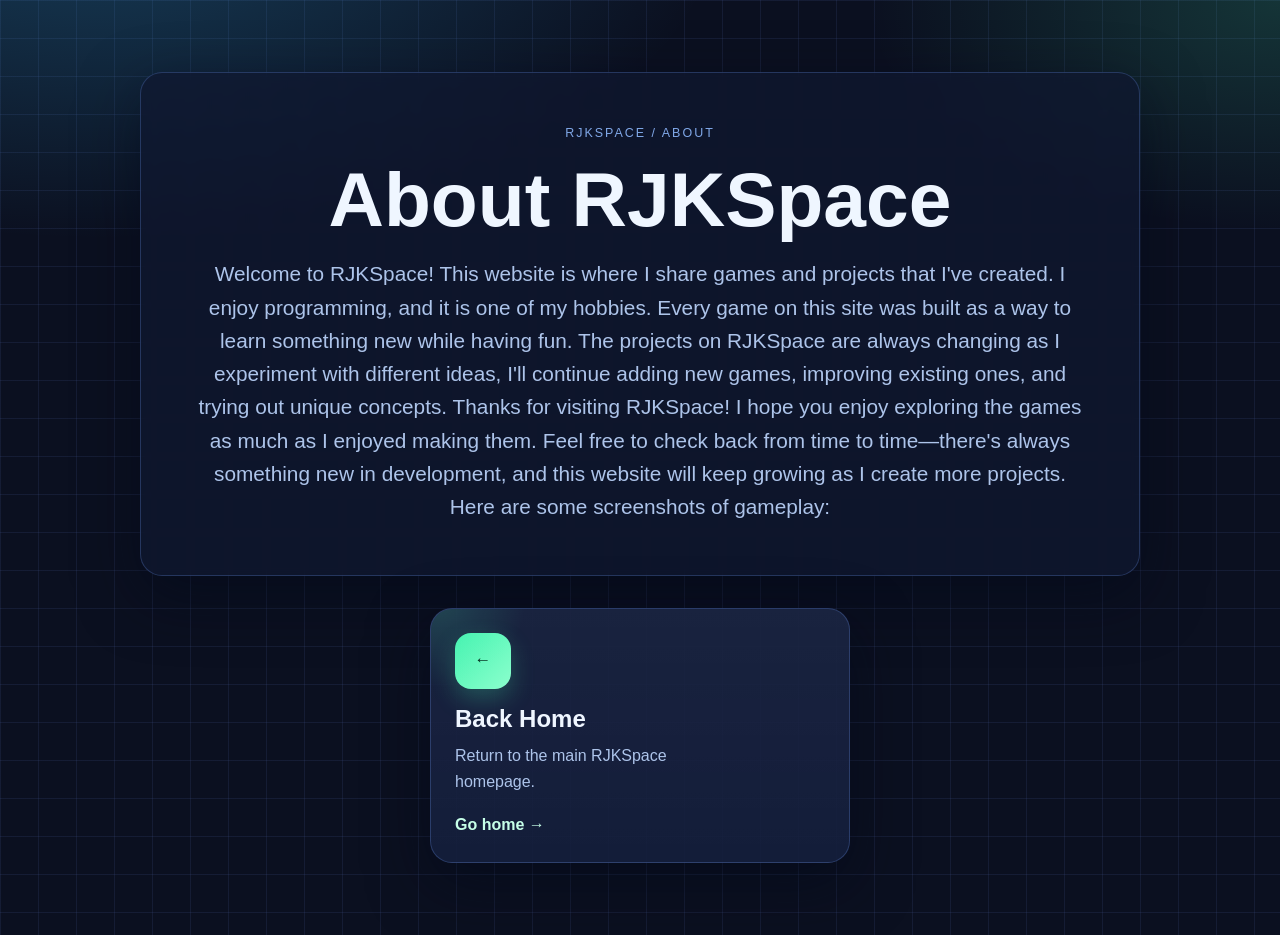
==== about.html @ cee03925 "Update about.html" ====
<!doctype html>
<html lang="en">
  <head>
    <meta charset="UTF-8" />
    <meta name="viewport" content="width=device-width, initial-scale=1.0" />
    <title>About | RJKSpace</title>
    <meta name="description" content="About RJKSpace." />

    <link rel="stylesheet" href="assets/css/styles.css" />
  </head>
  <body>
    <main class="homepage">
      <section class="hero">
        <p class="eyebrow">RJKSPACE / ABOUT</p>
        <h1>About RJKSpace</h1>
        <p class="hero-subtitle">
          Welcome to RJKSpace! This website is where I share games and projects that I've created. I enjoy programming, and it is one of my hobbies. Every game on this site was built as a way to learn something new while having fun.
          The projects on RJKSpace are always changing as I experiment with different ideas, I'll continue adding new games, improving existing ones, and trying out unique concepts.
          Thanks for visiting RJKSpace! I hope you enjoy exploring the games as much as I enjoyed making them. Feel free to check back from time to time—there's always something new in development, and this website will keep growing as I create more projects.
          Here are some screenshots of gameplay:
        </p>
      </section>

      <section class="projects">
        <div class="center-one-card">
          <a class="project-card" href="/">
            <div class="project-icon">←</div>
            <h2>Back Home</h2>
            <p>Return to the main RJKSpace homepage.</p>
            <span class="project-link">Go home →</span>
          </a>
        </div>
      </section>
    </main>
  </body>
</html>
---- assets/css/styles.css ----
:root {
  --bg: #0b1020;
  --panel: rgba(15, 24, 48, 0.74);
  --panel-strong: rgba(18, 28, 58, 0.92);
  --line: rgba(113, 161, 255, 0.24);
  --text: #eff6ff;
  --muted: #adc4ea;
  --accent: #47f3b1;
  --accent-deep: #20ce8f;
  --glow: rgba(71, 243, 177, 0.24);
  --radius: 22px;
  --shadow: 0 20px 60px rgba(2, 8, 23, 0.5);
}

*,
*::before,
*::after {
  box-sizing: border-box;
}

html,
body {
  margin: 0;
  padding: 0;
}

body {
  font-family: "Space Grotesk", "Segoe UI", sans-serif;
  color: var(--text);
  min-height: 100vh;
  line-height: 1.6;
  background-color: var(--bg);
  background-image:
    radial-gradient(1200px 640px at 8% -10%, rgba(56, 189, 248, 0.26), transparent 52%),
    radial-gradient(900px 500px at 100% 0%, rgba(71, 243, 177, 0.16), transparent 46%),
    linear-gradient(rgba(85, 112, 189, 0.13) 1px, transparent 1px),
    linear-gradient(90deg, rgba(85, 112, 189, 0.13) 1px, transparent 1px);
  background-size: auto, auto, 38px 38px, 38px 38px;
}

.homepage {
  max-width: 1040px;
  margin: 0 auto;
  padding: 72px 20px;
}

.hero {
  text-align: center;
  border-radius: var(--radius);
  border: 1px solid var(--line);
  background: var(--panel);
  backdrop-filter: blur(6px);
  box-shadow: var(--shadow);
  padding: clamp(2rem, 4vw, 4rem);
  margin-bottom: 2rem;
  animation: fadeUp 500ms ease both;
}

.eyebrow {
  margin: 0 0 0.8rem;
  color: #80a8e8;
  letter-spacing: 0.16em;
  text-transform: uppercase;
  font-size: 0.78rem;
}

.hero h1 {
  margin: 0;
  line-height: 1.1;
  font-size: clamp(2.6rem, 6vw, 5rem);
}

.hero-subtitle {
  margin: 1rem 0 0;
  color: var(--muted);
  font-size: clamp(1.05rem, 2vw, 1.3rem);
}

.projects {
  animation: fadeUp 650ms ease both;
}

.project-grid {
  display: grid;
  grid-template-columns: repeat(2, minmax(320px, 1fr));
  gap: 1.5rem;
  max-width: 980px;
  margin: 0 auto;
}

@media (max-width: 767px) {
  .project-grid {
    grid-template-columns: 1fr;
  }
}

.project-card {
  position: relative;
  display: block;
  text-decoration: none;
  color: var(--text);
  border-radius: var(--radius);
  border: 1px solid var(--line);
  background:
    linear-gradient(180deg, rgba(255, 255, 255, 0.04), rgba(255, 255, 255, 0.01)),
    var(--panel-strong);
  box-shadow: var(--shadow);
  padding: 1.5rem;
  min-height: 250px;
  overflow: hidden;
  transition:
    transform 0.22s ease,
    border-color 0.22s ease,
    box-shadow 0.22s ease,
    background 0.22s ease;
}

.project-card::before {
  content: "";
  position: absolute;
  inset: -40% auto auto -20%;
  width: 180px;
  height: 180px;
  background: radial-gradient(circle, rgba(71, 243, 177, 0.18), transparent 70%);
  pointer-events: none;
}

.project-card:hover {
  transform: translateY(-8px) scale(1.015);
  border-color: rgba(71, 243, 177, 0.55);
  box-shadow:
    0 28px 70px rgba(2, 8, 23, 0.72),
    0 0 0 1px rgba(71, 243, 177, 0.18);
}

.project-icon {
  width: 56px;
  height: 56px;
  display: grid;
  place-items: center;
  margin-bottom: 1rem;
  border-radius: 16px;
  background: linear-gradient(135deg, var(--accent), #8bffcd);
  color: #032a1b;
  font-weight: 700;
  font-size: 1.05rem;
  box-shadow: 0 10px 24px var(--glow);
}

.project-card h2 {
  margin: 0 0 0.6rem;
  font-size: 1.5rem;
  line-height: 1.2;
}

.project-card p {
  margin: 0;
  color: var(--muted);
  font-size: 1rem;
  max-width: 28ch;
}

.project-link {
  display: inline-block;
  margin-top: 1.1rem;
  color: #c6ffe8;
  font-weight: 700;
}

a:focus-visible {
  outline: 3px solid #9ef7d2;
  outline-offset: 3px;
}

@keyframes fadeUp {
  from {
    opacity: 0;
    transform: translateY(8px);
  }
  to {
    opacity: 1;
    transform: translateY(0);
  }
}

.center-one-card {
  display: flex;
  justify-content: center;
}

.center-one-card .project-card {
  width: 100%;
  max-width: 420px;
}
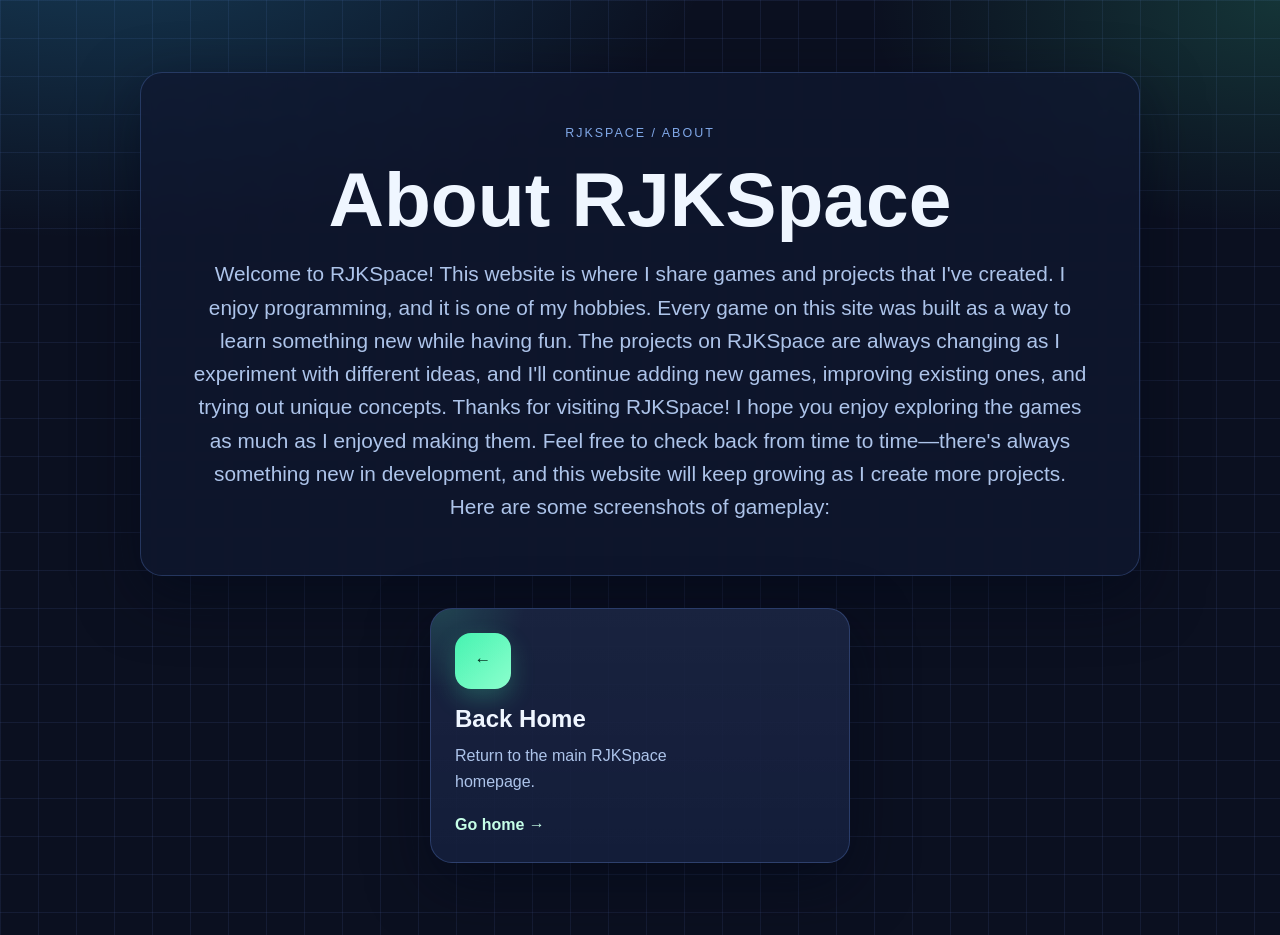
==== commit 1060ed79: "Update about.html" ====
--- a/about.html
+++ b/about.html
@@ -15,7 +15,7 @@
         <h1>About RJKSpace</h1>
         <p class="hero-subtitle">
           Welcome to RJKSpace! This website is where I share games and projects that I've created. I enjoy programming, and it is one of my hobbies. Every game on this site was built as a way to learn something new while having fun.
-          The projects on RJKSpace are always changing as I experiment with different ideas, I'll continue adding new games, improving existing ones, and trying out unique concepts.
+          The projects on RJKSpace are always changing as I experiment with different ideas, and I'll continue adding new games, improving existing ones, and trying out unique concepts.
           Thanks for visiting RJKSpace! I hope you enjoy exploring the games as much as I enjoyed making them. Feel free to check back from time to time—there's always something new in development, and this website will keep growing as I create more projects.
           Here are some screenshots of gameplay:
         </p>
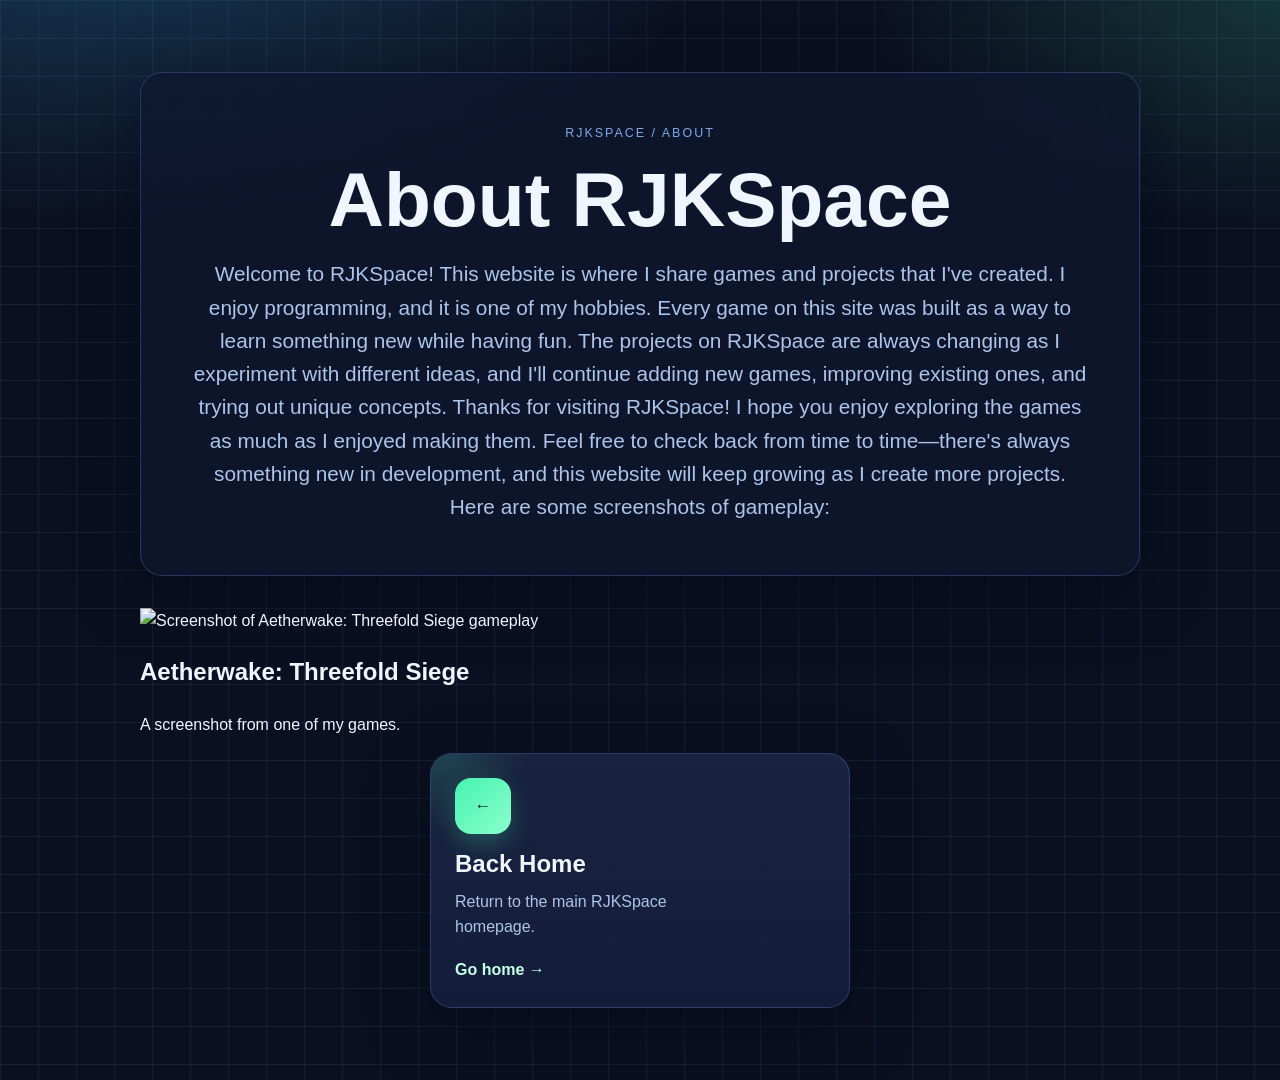
==== commit a057a5a3: "Update about.html" ====
--- a/about.html
+++ b/about.html
@@ -22,6 +22,17 @@
       </section>
 
       <section class="projects">
+        <div class="screenshot-card">
+          <img
+            src="assets/images/1.png"
+              alt="Screenshot of Aetherwake: Threefold Siege gameplay"
+              />
+            <h2>Aetherwake: Threefold Siege</h2>
+          <p>A screenshot from one of my games.</p>
+        </div>
+      </section>
+
+      <section class="projects">
         <div class="center-one-card">
           <a class="project-card" href="/">
             <div class="project-icon">←</div>
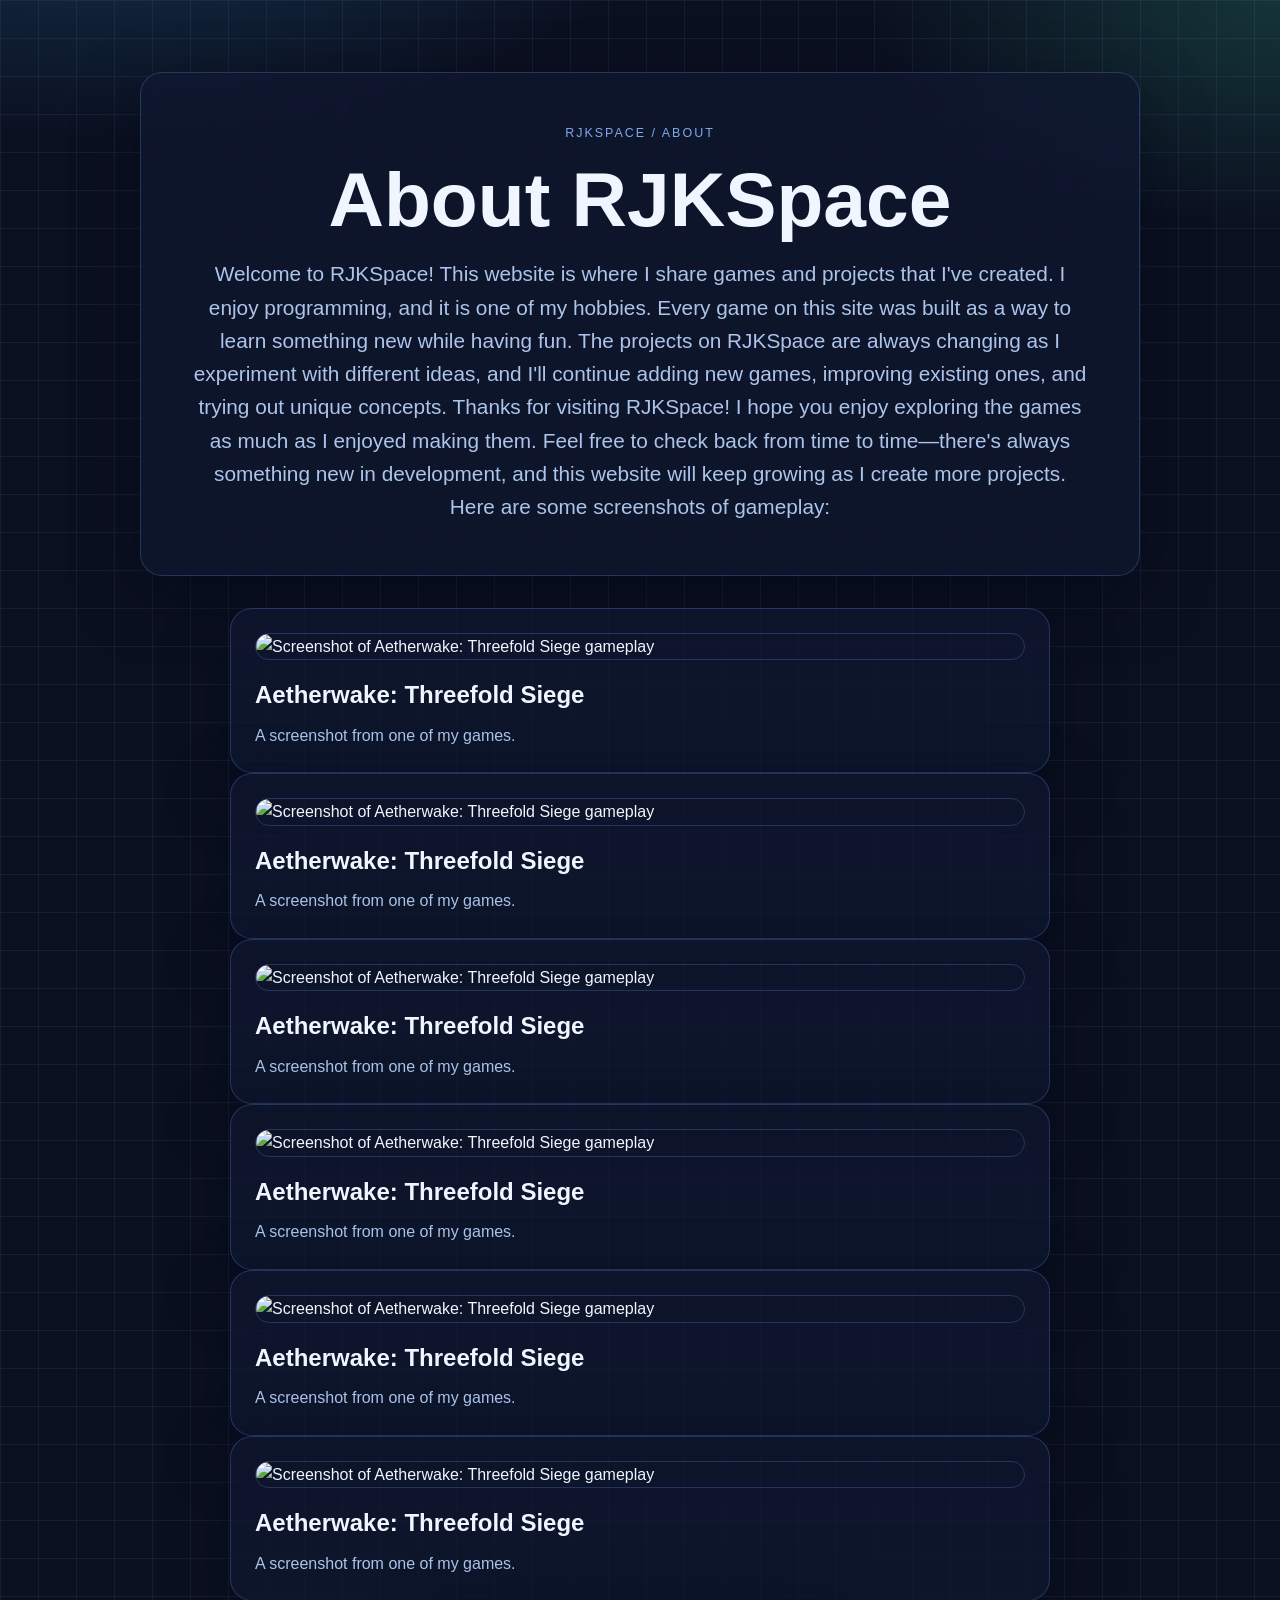
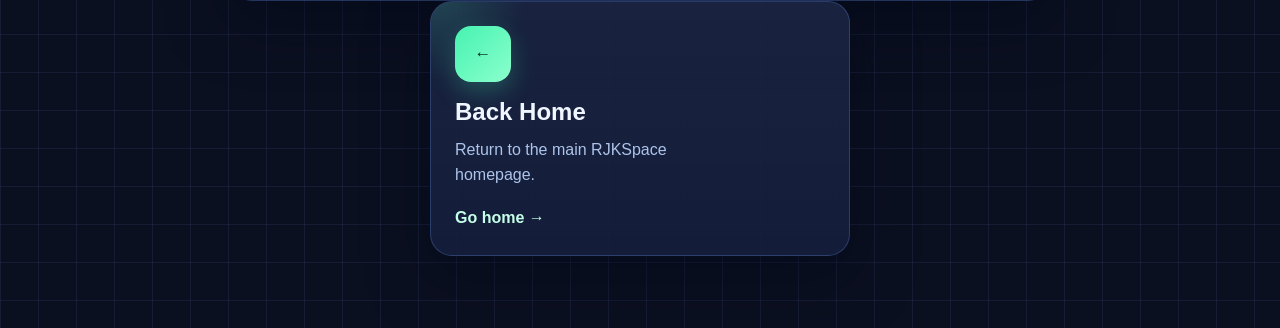
==== commit 421155d0: "Update about.html" ====
--- a/about.html
+++ b/about.html
@@ -33,6 +33,61 @@
       </section>
 
       <section class="projects">
+        <div class="screenshot-card">
+          <img
+            src="assets/images/2.png"
+              alt="Screenshot of Aetherwake: Threefold Siege gameplay"
+              />
+            <h2>Aetherwake: Threefold Siege</h2>
+          <p>A screenshot from one of my games.</p>
+        </div>
+      </section>
+
+        <section class="projects">
+          <div class="screenshot-card">
+            <img
+              src="assets/images/3.png"
+                alt="Screenshot of Aetherwake: Threefold Siege gameplay"
+                />
+              <h2>Aetherwake: Threefold Siege</h2>
+            <p>A screenshot from one of my games.</p>
+          </div>
+        </section>
+
+      <section class="projects">
+        <div class="screenshot-card">
+          <img
+            src="assets/images/4.png"
+              alt="Screenshot of Aetherwake: Threefold Siege gameplay"
+              />
+            <h2>Aetherwake: Threefold Siege</h2>
+          <p>A screenshot from one of my games.</p>
+        </div>
+      </section>
+
+      <section class="projects">
+        <div class="screenshot-card">
+          <img
+            src="assets/images/5.png"
+              alt="Screenshot of Aetherwake: Threefold Siege gameplay"
+              />
+            <h2>Aetherwake: Threefold Siege</h2>
+          <p>A screenshot from one of my games.</p>
+        </div>
+      </section>
+
+      <section class="projects">
+        <div class="screenshot-card">
+          <img
+            src="assets/images/6.png"
+              alt="Screenshot of Aetherwake: Threefold Siege gameplay"
+              />
+            <h2>Aetherwake: Threefold Siege</h2>
+          <p>A screenshot from one of my games.</p>
+        </div>
+      </section>
+      
+      <section class="projects">
         <div class="center-one-card">
           <a class="project-card" href="/">
             <div class="project-icon">←</div>
--- a/assets/css/styles.css
+++ b/assets/css/styles.css
@@ -192,3 +192,30 @@
   width: 100%;
   max-width: 420px;
 }
+
+.screenshot-card {
+  max-width: 820px;
+  margin: 0 auto;
+  padding: 1.5rem;
+  border-radius: var(--radius);
+  border: 1px solid var(--line);
+  background: var(--panel);
+  box-shadow: var(--shadow);
+}
+
+.screenshot-card img {
+  width: 100%;
+  display: block;
+  border-radius: 16px;
+  border: 1px solid var(--line);
+  margin-bottom: 1rem;
+}
+
+.screenshot-card h2 {
+  margin: 0 0 0.5rem;
+}
+
+.screenshot-card p {
+  margin: 0;
+  color: var(--muted);
+}
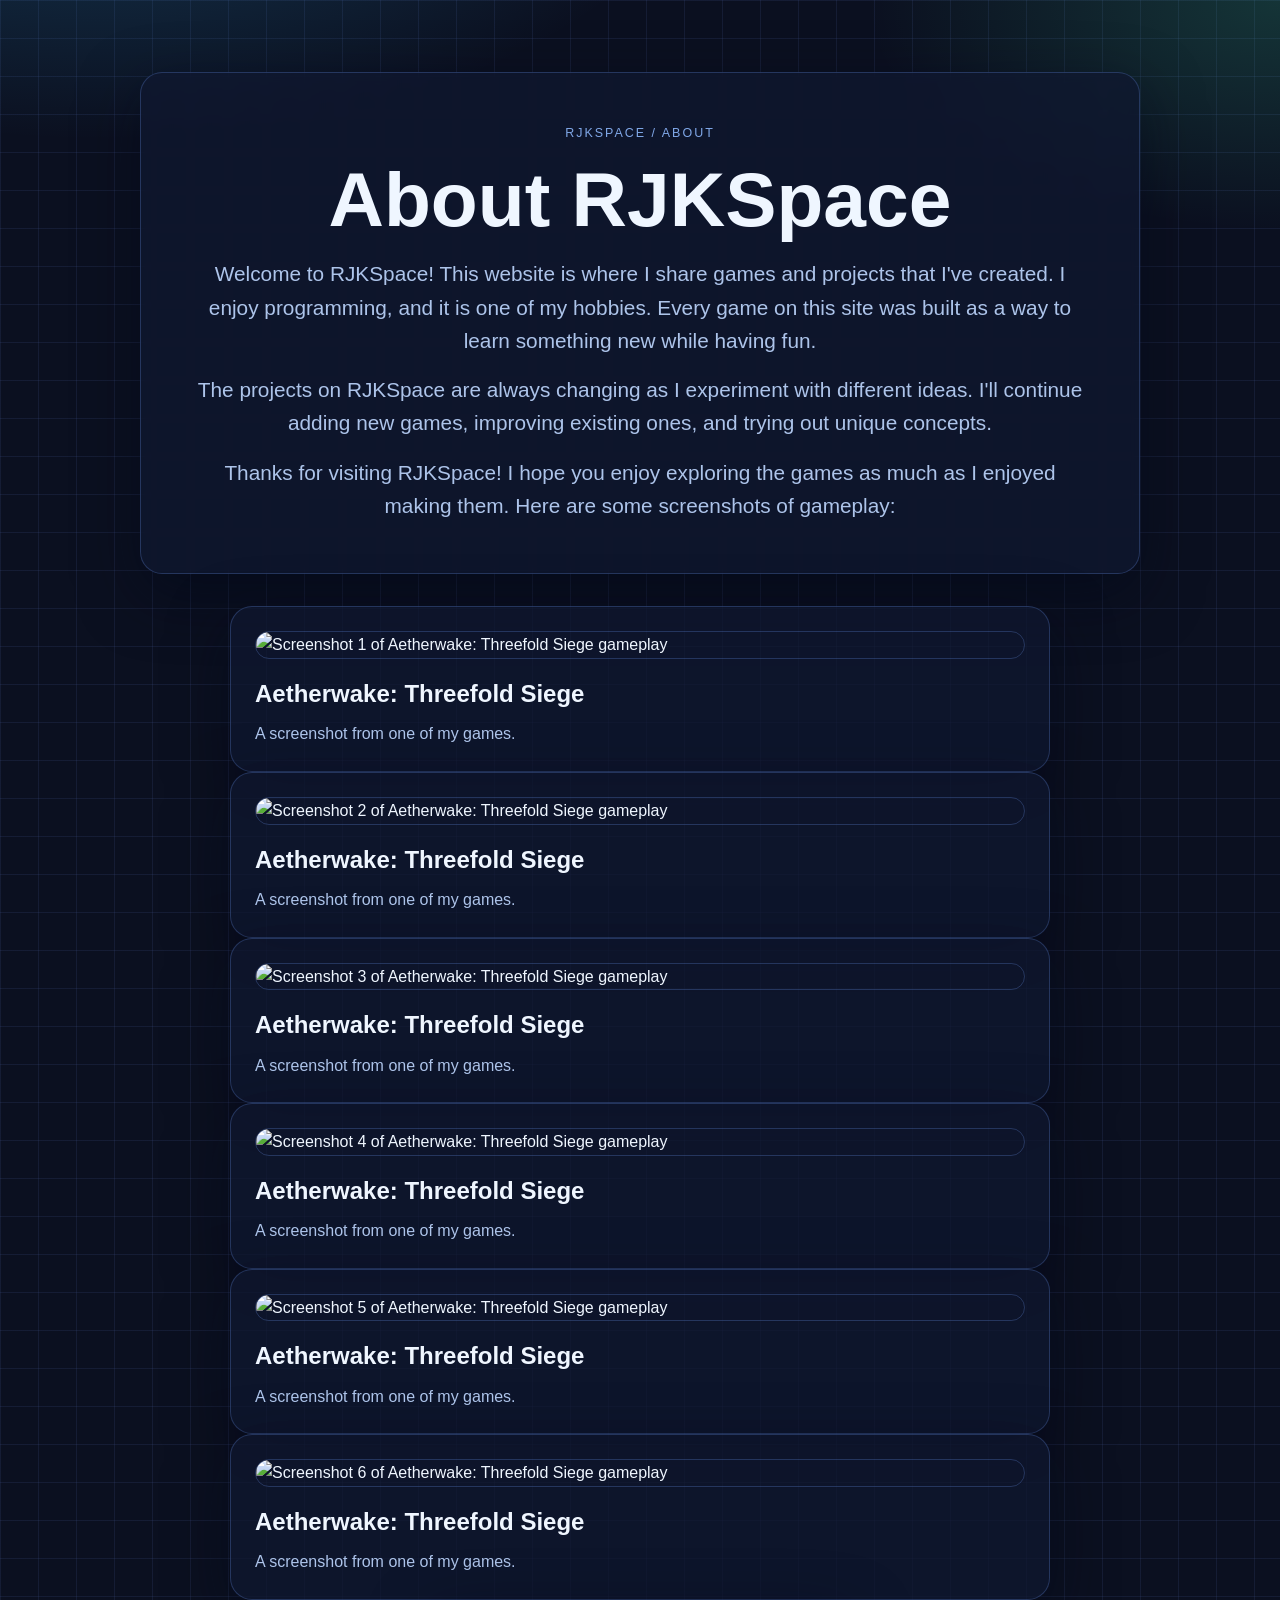
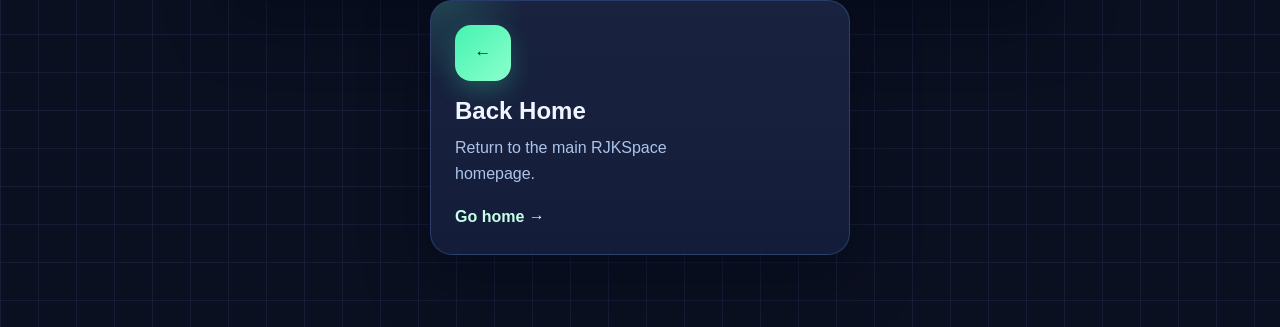
==== commit 6aecbc89: "Update about.html" ====
--- a/about.html
+++ b/about.html
@@ -6,87 +6,89 @@
     <title>About | RJKSpace</title>
     <meta name="description" content="About RJKSpace." />
 
-    <link rel="stylesheet" href="assets/css/styles.css" />
+    <link rel="stylesheet" href="/assets/css/styles.css" />
   </head>
+
   <body>
     <main class="homepage">
       <section class="hero">
         <p class="eyebrow">RJKSPACE / ABOUT</p>
         <h1>About RJKSpace</h1>
         <p class="hero-subtitle">
-          Welcome to RJKSpace! This website is where I share games and projects that I've created. I enjoy programming, and it is one of my hobbies. Every game on this site was built as a way to learn something new while having fun.
-          The projects on RJKSpace are always changing as I experiment with different ideas, and I'll continue adding new games, improving existing ones, and trying out unique concepts.
-          Thanks for visiting RJKSpace! I hope you enjoy exploring the games as much as I enjoyed making them. Feel free to check back from time to time—there's always something new in development, and this website will keep growing as I create more projects.
-          Here are some screenshots of gameplay:
+          Welcome to RJKSpace! This website is where I share games and projects
+          that I've created. I enjoy programming, and it is one of my hobbies.
+          Every game on this site was built as a way to learn something new
+          while having fun.
+        </p>
+        <p class="hero-subtitle">
+          The projects on RJKSpace are always changing as I experiment with
+          different ideas. I'll continue adding new games, improving existing
+          ones, and trying out unique concepts.
+        </p>
+        <p class="hero-subtitle">
+          Thanks for visiting RJKSpace! I hope you enjoy exploring the games as
+          much as I enjoyed making them. Here are some screenshots of gameplay:
         </p>
       </section>
 
       <section class="projects">
-        <div class="screenshot-card">
-          <img
-            src="assets/images/1.png"
-              alt="Screenshot of Aetherwake: Threefold Siege gameplay"
-              />
+        <div class="screenshot-grid">
+          <div class="screenshot-card">
+            <img
+              src="/assets/images/1.png"
+              alt="Screenshot 1 of Aetherwake: Threefold Siege gameplay"
+            />
             <h2>Aetherwake: Threefold Siege</h2>
-          <p>A screenshot from one of my games.</p>
+            <p>A screenshot from one of my games.</p>
+          </div>
+
+          <div class="screenshot-card">
+            <img
+              src="/assets/images/2.png"
+              alt="Screenshot 2 of Aetherwake: Threefold Siege gameplay"
+            />
+            <h2>Aetherwake: Threefold Siege</h2>
+            <p>A screenshot from one of my games.</p>
+          </div>
+
+          <div class="screenshot-card">
+            <img
+              src="/assets/images/3.png"
+              alt="Screenshot 3 of Aetherwake: Threefold Siege gameplay"
+            />
+            <h2>Aetherwake: Threefold Siege</h2>
+            <p>A screenshot from one of my games.</p>
+          </div>
+
+          <div class="screenshot-card">
+            <img
+              src="/assets/images/4.png"
+              alt="Screenshot 4 of Aetherwake: Threefold Siege gameplay"
+            />
+            <h2>Aetherwake: Threefold Siege</h2>
+            <p>A screenshot from one of my games.</p>
+          </div>
+
+          <div class="screenshot-card">
+            <img
+              src="/assets/images/5.png"
+              alt="Screenshot 5 of Aetherwake: Threefold Siege gameplay"
+            />
+            <h2>Aetherwake: Threefold Siege</h2>
+            <p>A screenshot from one of my games.</p>
+          </div>
+
+          <div class="screenshot-card">
+            <img
+              src="/assets/images/6.png"
+              alt="Screenshot 6 of Aetherwake: Threefold Siege gameplay"
+            />
+            <h2>Aetherwake: Threefold Siege</h2>
+            <p>A screenshot from one of my games.</p>
+          </div>
         </div>
       </section>
 
-      <section class="projects">
-        <div class="screenshot-card">
-          <img
-            src="assets/images/2.png"
-              alt="Screenshot of Aetherwake: Threefold Siege gameplay"
-              />
-            <h2>Aetherwake: Threefold Siege</h2>
-          <p>A screenshot from one of my games.</p>
-        </div>
-      </section>
-
-        <section class="projects">
-          <div class="screenshot-card">
-            <img
-              src="assets/images/3.png"
-                alt="Screenshot of Aetherwake: Threefold Siege gameplay"
-                />
-              <h2>Aetherwake: Threefold Siege</h2>
-            <p>A screenshot from one of my games.</p>
-          </div>
-        </section>
-
-      <section class="projects">
-        <div class="screenshot-card">
-          <img
-            src="assets/images/4.png"
-              alt="Screenshot of Aetherwake: Threefold Siege gameplay"
-              />
-            <h2>Aetherwake: Threefold Siege</h2>
-          <p>A screenshot from one of my games.</p>
-        </div>
-      </section>
-
-      <section class="projects">
-        <div class="screenshot-card">
-          <img
-            src="assets/images/5.png"
-              alt="Screenshot of Aetherwake: Threefold Siege gameplay"
-              />
-            <h2>Aetherwake: Threefold Siege</h2>
-          <p>A screenshot from one of my games.</p>
-        </div>
-      </section>
-
-      <section class="projects">
-        <div class="screenshot-card">
-          <img
-            src="assets/images/6.png"
-              alt="Screenshot of Aetherwake: Threefold Siege gameplay"
-              />
-            <h2>Aetherwake: Threefold Siege</h2>
-          <p>A screenshot from one of my games.</p>
-        </div>
-      </section>
-      
       <section class="projects">
         <div class="center-one-card">
           <a class="project-card" href="/">
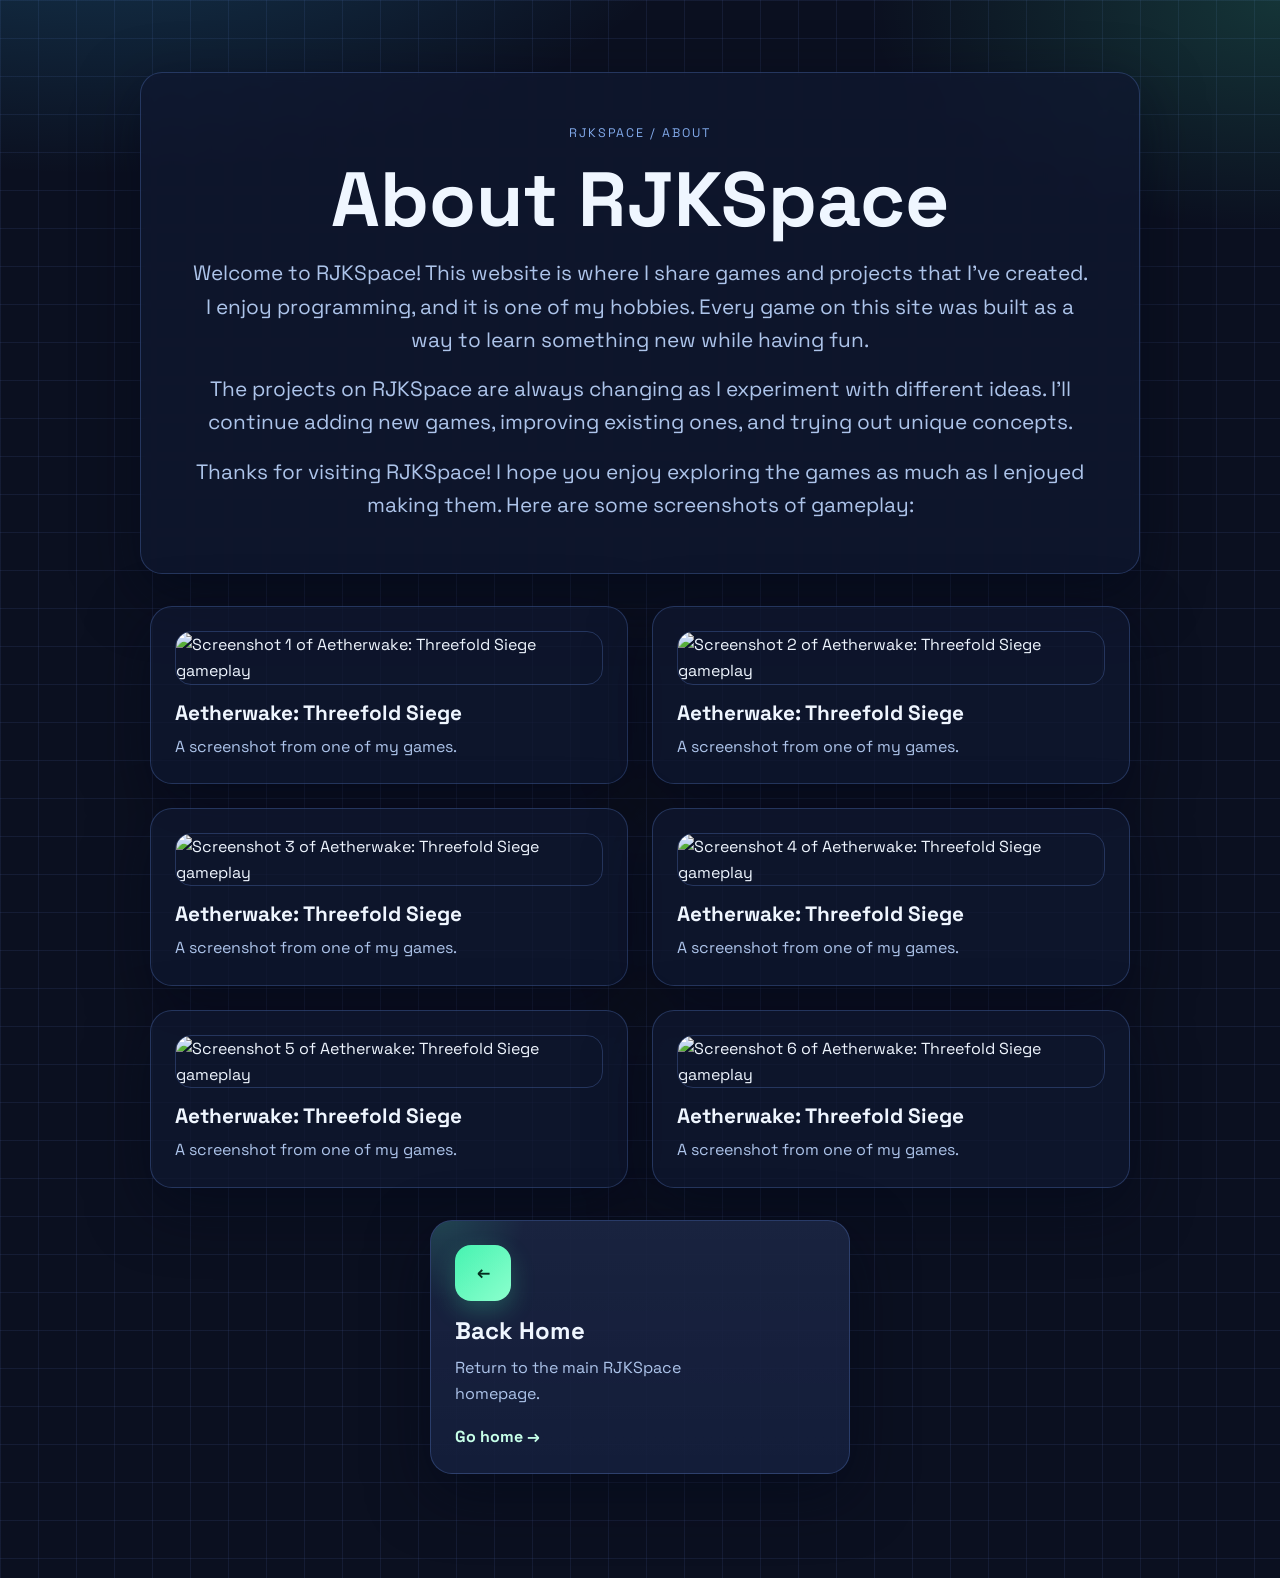
==== commit b73cba2a: "Update about.html" ====
--- a/about.html
+++ b/about.html
@@ -5,6 +5,13 @@
     <meta name="viewport" content="width=device-width, initial-scale=1.0" />
     <title>About | RJKSpace</title>
     <meta name="description" content="About RJKSpace." />
+
+    <link rel="preconnect" href="https://fonts.googleapis.com" />
+    <link rel="preconnect" href="https://fonts.gstatic.com" crossorigin />
+    <link
+      href="https://fonts.googleapis.com/css2?family=Space+Grotesk:wght@400;500;700&display=swap"
+      rel="stylesheet"
+    />
 
     <link rel="stylesheet" href="/assets/css/styles.css" />
   </head>
@@ -14,17 +21,20 @@
       <section class="hero">
         <p class="eyebrow">RJKSPACE / ABOUT</p>
         <h1>About RJKSpace</h1>
+
         <p class="hero-subtitle">
           Welcome to RJKSpace! This website is where I share games and projects
           that I've created. I enjoy programming, and it is one of my hobbies.
           Every game on this site was built as a way to learn something new
           while having fun.
         </p>
+
         <p class="hero-subtitle">
           The projects on RJKSpace are always changing as I experiment with
           different ideas. I'll continue adding new games, improving existing
           ones, and trying out unique concepts.
         </p>
+
         <p class="hero-subtitle">
           Thanks for visiting RJKSpace! I hope you enjoy exploring the games as
           much as I enjoyed making them. Here are some screenshots of gameplay:
--- a/assets/css/styles.css
+++ b/assets/css/styles.css
@@ -78,6 +78,7 @@
 
 .projects {
   animation: fadeUp 650ms ease both;
+  margin-bottom: 2rem;
 }
 
 .project-grid {
@@ -86,12 +87,6 @@
   gap: 1.5rem;
   max-width: 980px;
   margin: 0 auto;
-}
-
-@media (max-width: 767px) {
-  .project-grid {
-    grid-template-columns: 1fr;
-  }
 }
 
 .project-card {
@@ -167,6 +162,51 @@
   font-weight: 700;
 }
 
+.center-one-card {
+  display: flex;
+  justify-content: center;
+}
+
+.center-one-card .project-card {
+  width: 100%;
+  max-width: 420px;
+}
+
+.screenshot-grid {
+  display: grid;
+  grid-template-columns: repeat(2, minmax(280px, 1fr));
+  gap: 1.5rem;
+  max-width: 980px;
+  margin: 0 auto;
+}
+
+.screenshot-card {
+  padding: 1.5rem;
+  border-radius: var(--radius);
+  border: 1px solid var(--line);
+  background: var(--panel);
+  box-shadow: var(--shadow);
+}
+
+.screenshot-card img {
+  width: 100%;
+  display: block;
+  border-radius: 16px;
+  border: 1px solid var(--line);
+  margin-bottom: 1rem;
+}
+
+.screenshot-card h2 {
+  margin: 0 0 0.5rem;
+  font-size: 1.3rem;
+  line-height: 1.2;
+}
+
+.screenshot-card p {
+  margin: 0;
+  color: var(--muted);
+}
+
 a:focus-visible {
   outline: 3px solid #9ef7d2;
   outline-offset: 3px;
@@ -177,45 +217,24 @@
     opacity: 0;
     transform: translateY(8px);
   }
+
   to {
     opacity: 1;
     transform: translateY(0);
   }
 }
 
-.center-one-card {
-  display: flex;
-  justify-content: center;
-}
-
-.center-one-card .project-card {
-  width: 100%;
-  max-width: 420px;
-}
-
-.screenshot-card {
-  max-width: 820px;
-  margin: 0 auto;
-  padding: 1.5rem;
-  border-radius: var(--radius);
-  border: 1px solid var(--line);
-  background: var(--panel);
-  box-shadow: var(--shadow);
-}
-
-.screenshot-card img {
-  width: 100%;
-  display: block;
-  border-radius: 16px;
-  border: 1px solid var(--line);
-  margin-bottom: 1rem;
-}
-
-.screenshot-card h2 {
-  margin: 0 0 0.5rem;
-}
-
-.screenshot-card p {
-  margin: 0;
-  color: var(--muted);
-}
+@media (max-width: 767px) {
+  .project-grid,
+  .screenshot-grid {
+    grid-template-columns: 1fr;
+  }
+
+  .homepage {
+    padding: 48px 16px;
+  }
+
+  .hero h1 {
+    font-size: clamp(2.2rem, 12vw, 3.5rem);
+  }
+}
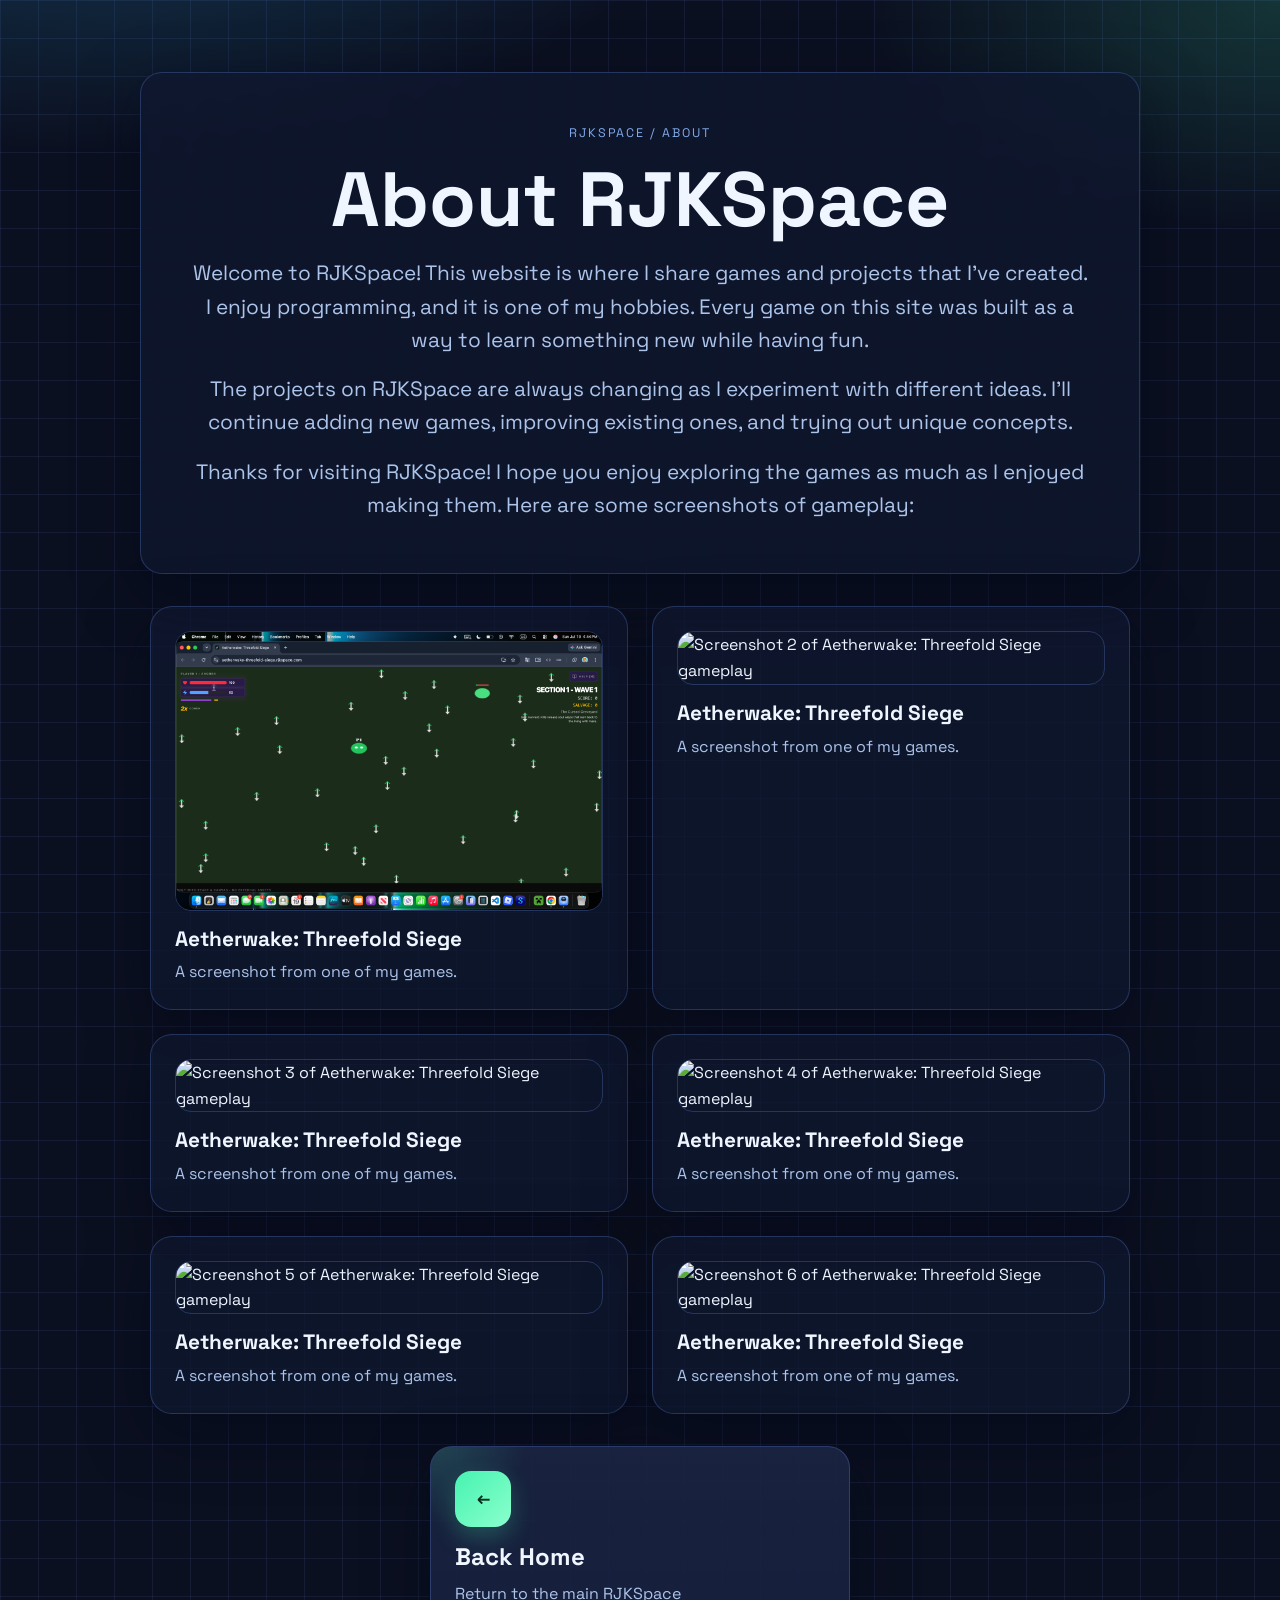
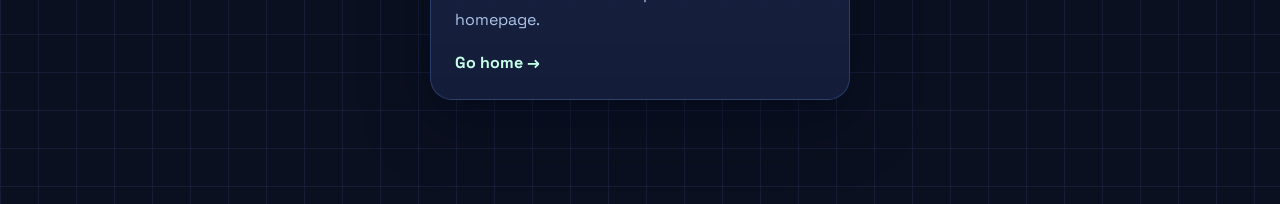
==== commit f7a06a82: "Update about.html" ====
--- a/about.html
+++ b/about.html
@@ -45,7 +45,7 @@
         <div class="screenshot-grid">
           <div class="screenshot-card">
             <img
-              src="/assets/images/1.png"
+              src="/1.png"
               alt="Screenshot 1 of Aetherwake: Threefold Siege gameplay"
             />
             <h2>Aetherwake: Threefold Siege</h2>
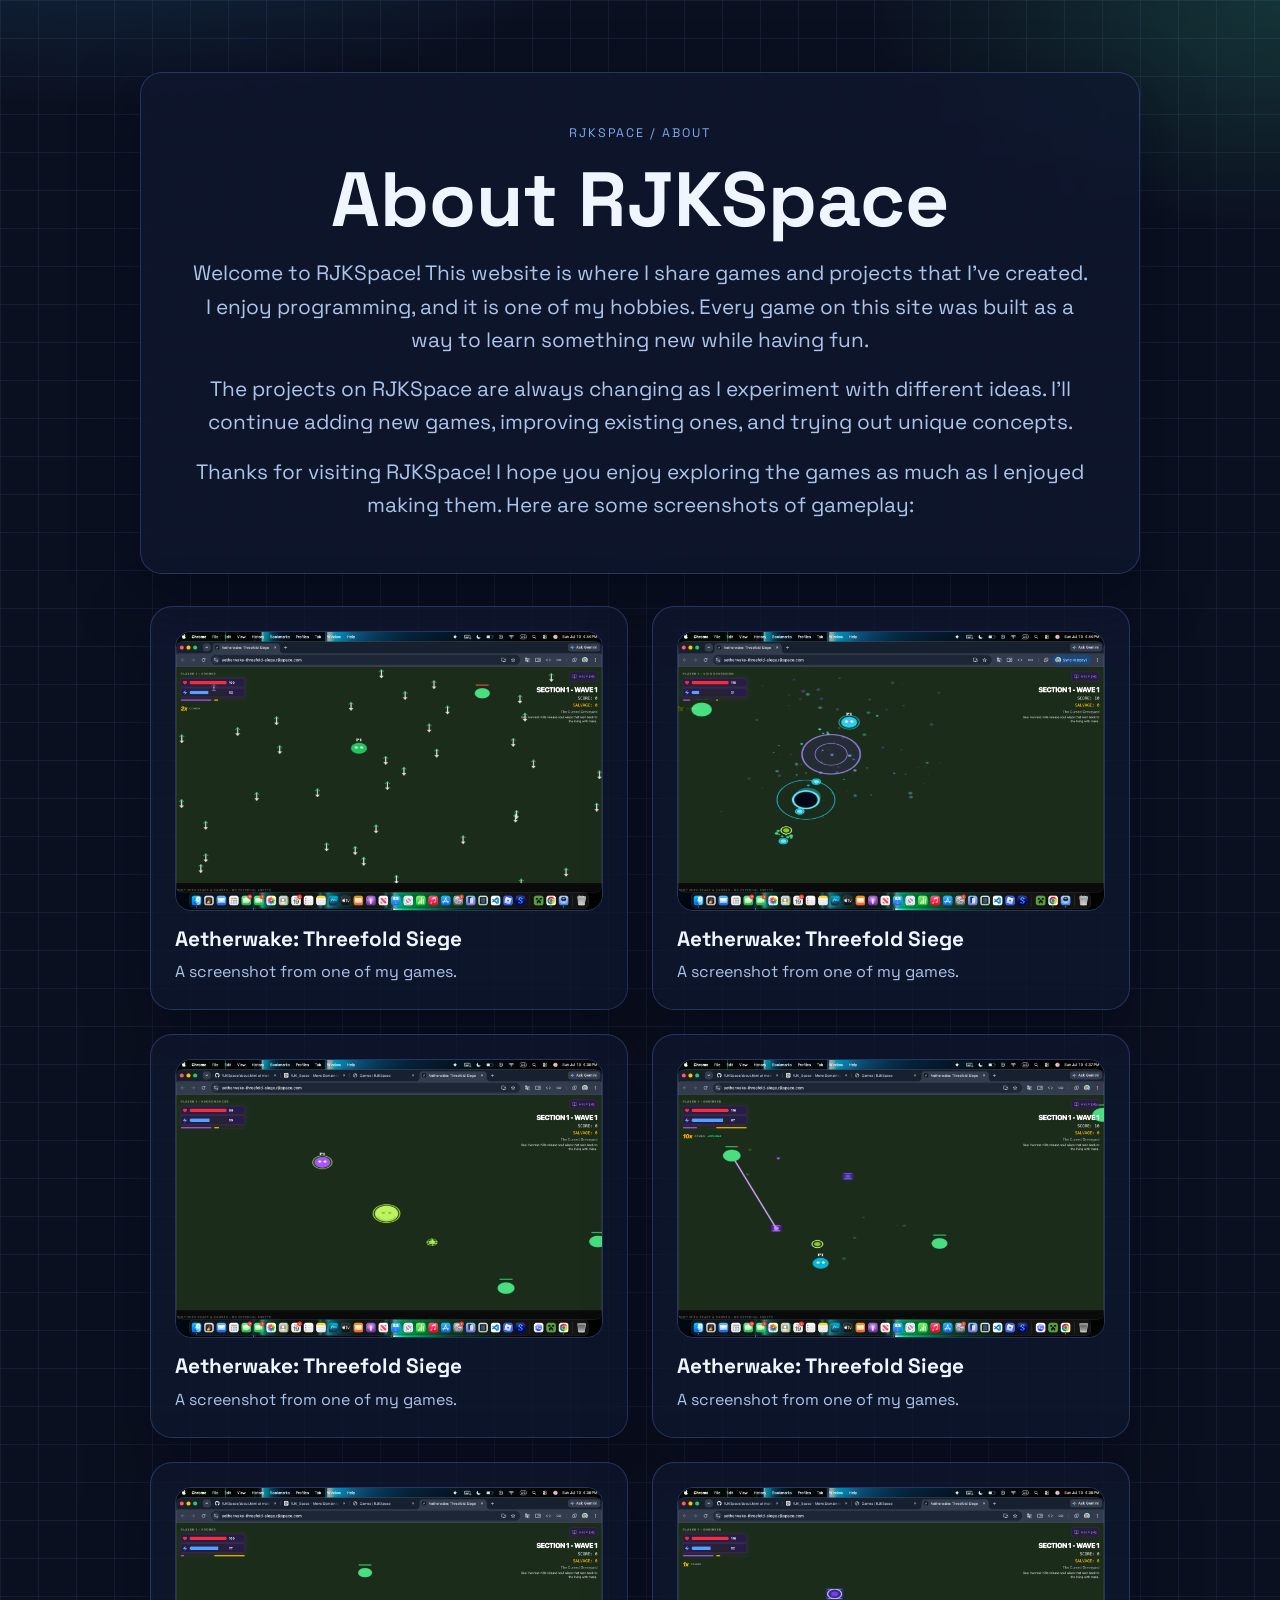
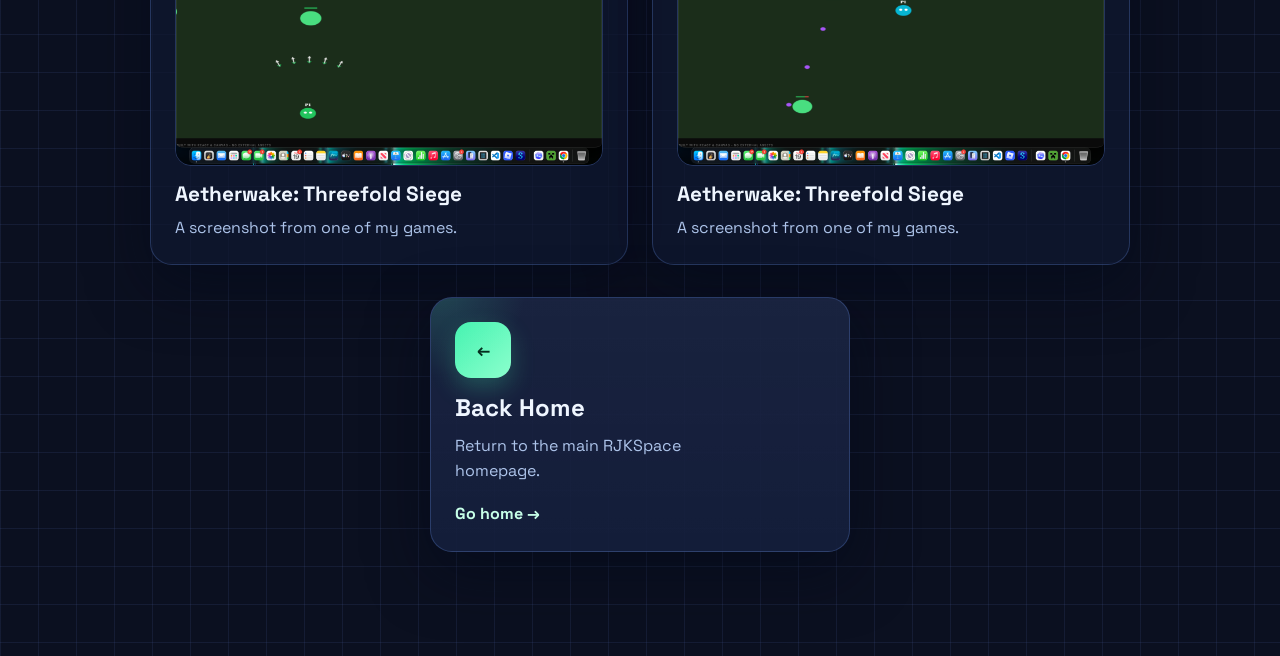
==== commit 4fcff2b0: "Update about.html" ====
--- a/about.html
+++ b/about.html
@@ -54,7 +54,7 @@
 
           <div class="screenshot-card">
             <img
-              src="/assets/images/2.png"
+              src="/2.png"
               alt="Screenshot 2 of Aetherwake: Threefold Siege gameplay"
             />
             <h2>Aetherwake: Threefold Siege</h2>
@@ -63,7 +63,7 @@
 
           <div class="screenshot-card">
             <img
-              src="/assets/images/3.png"
+              src="/3.png"
               alt="Screenshot 3 of Aetherwake: Threefold Siege gameplay"
             />
             <h2>Aetherwake: Threefold Siege</h2>
@@ -72,7 +72,7 @@
 
           <div class="screenshot-card">
             <img
-              src="/assets/images/4.png"
+              src="/4.png"
               alt="Screenshot 4 of Aetherwake: Threefold Siege gameplay"
             />
             <h2>Aetherwake: Threefold Siege</h2>
@@ -81,7 +81,7 @@
 
           <div class="screenshot-card">
             <img
-              src="/assets/images/5.png"
+              src="/5.png"
               alt="Screenshot 5 of Aetherwake: Threefold Siege gameplay"
             />
             <h2>Aetherwake: Threefold Siege</h2>
@@ -90,7 +90,7 @@
 
           <div class="screenshot-card">
             <img
-              src="/assets/images/6.png"
+              src="/6.png"
               alt="Screenshot 6 of Aetherwake: Threefold Siege gameplay"
             />
             <h2>Aetherwake: Threefold Siege</h2>
